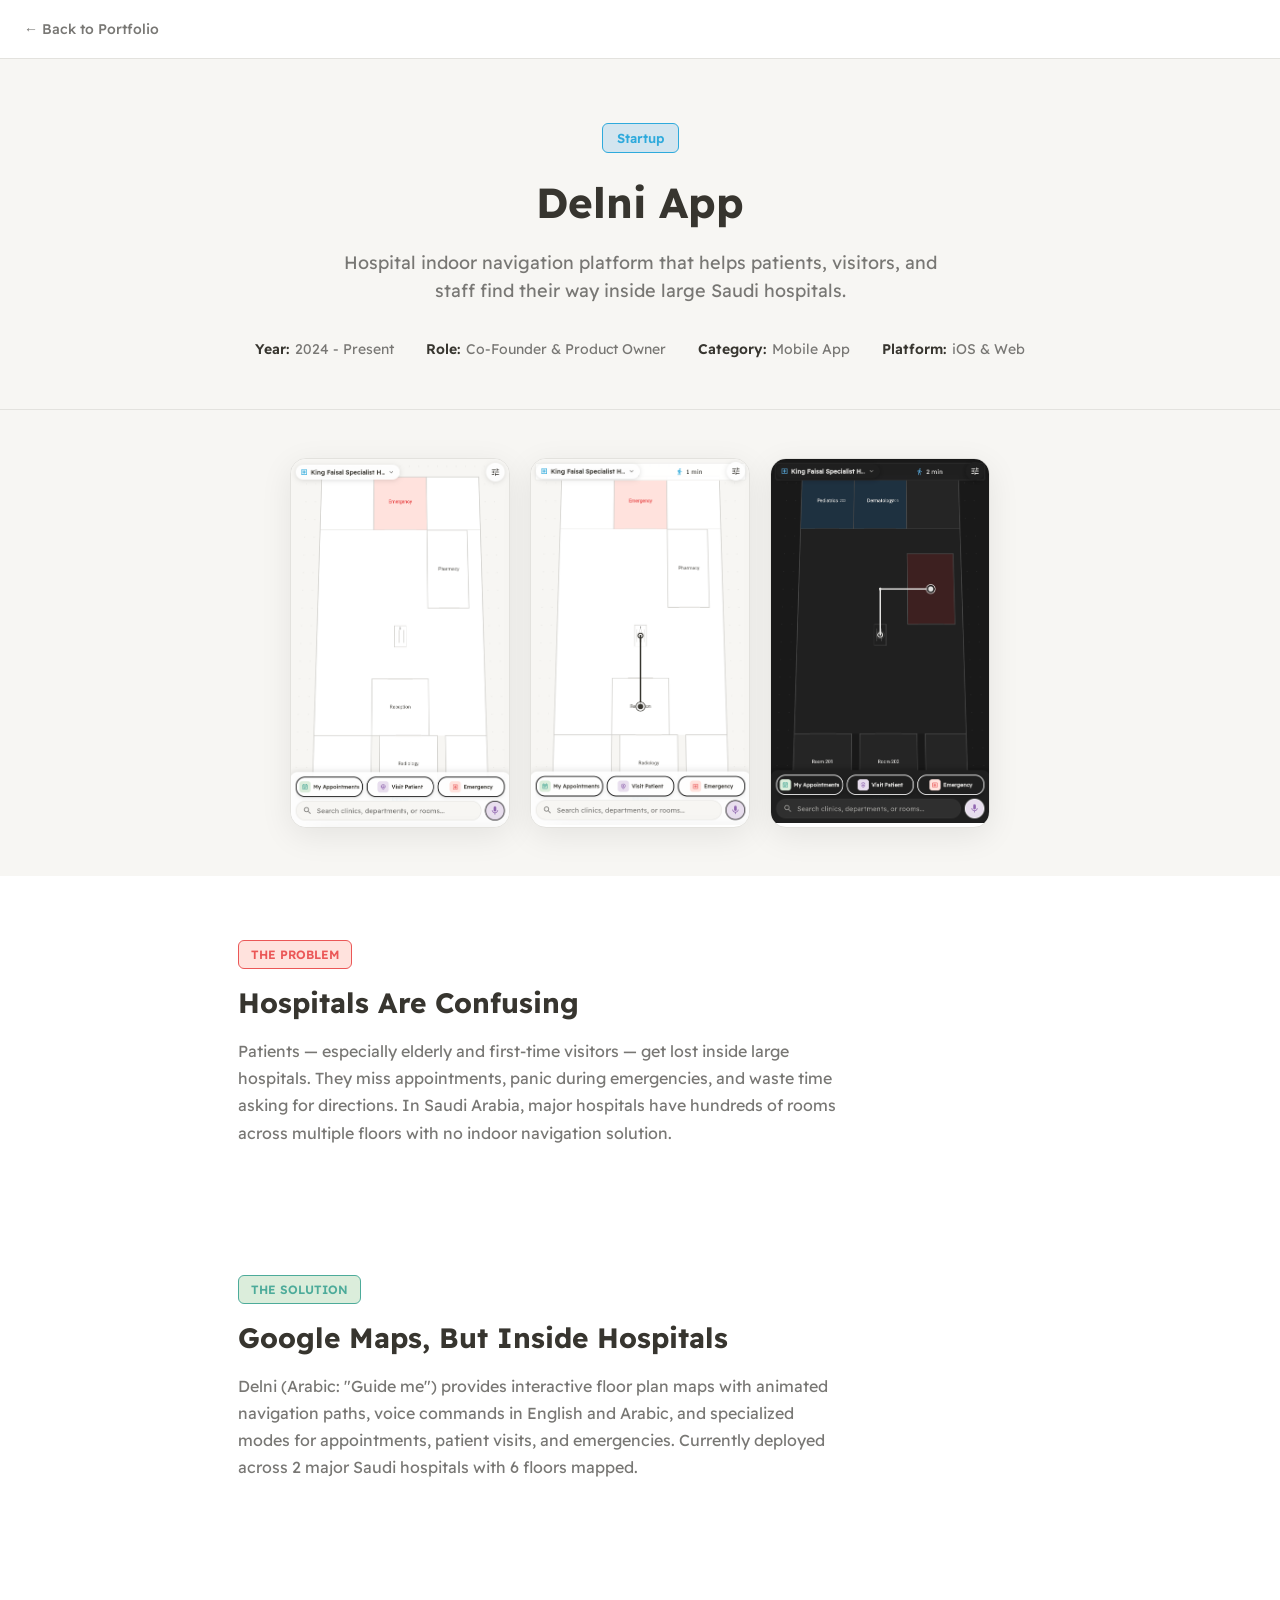
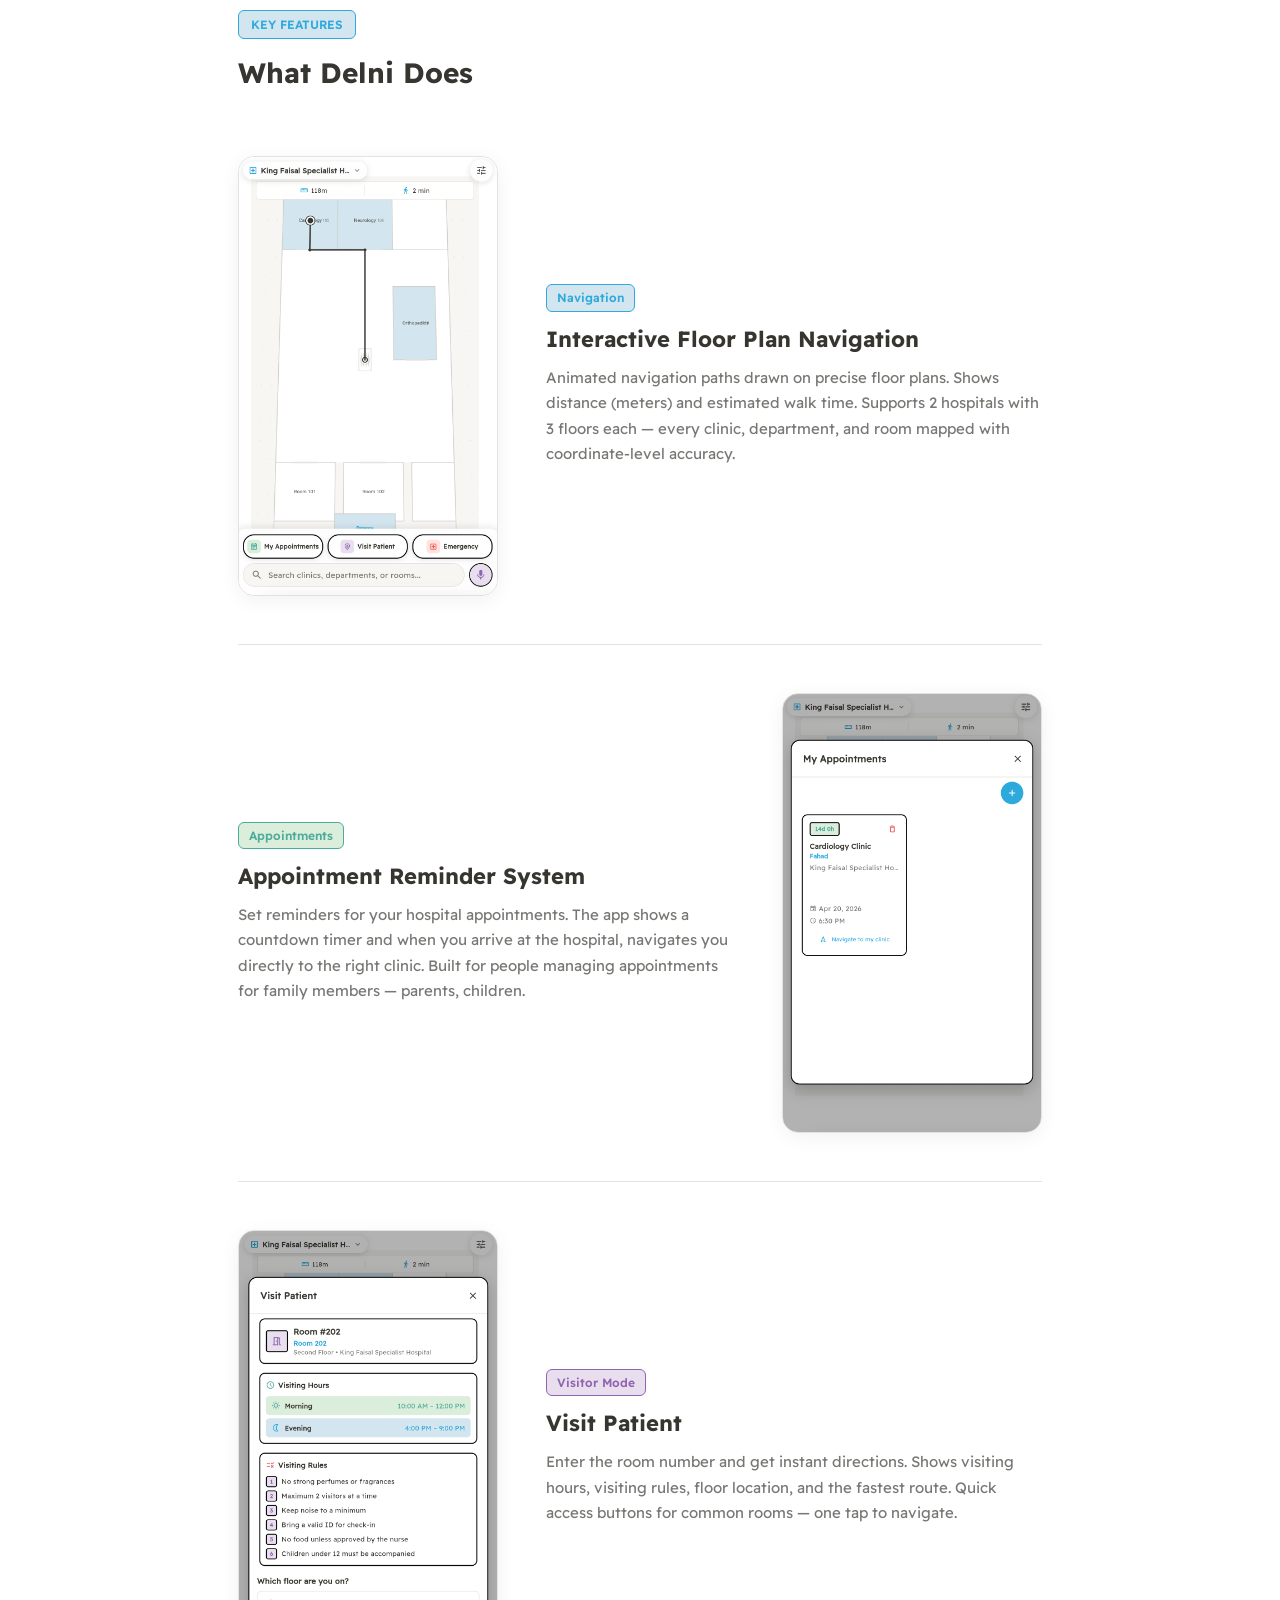
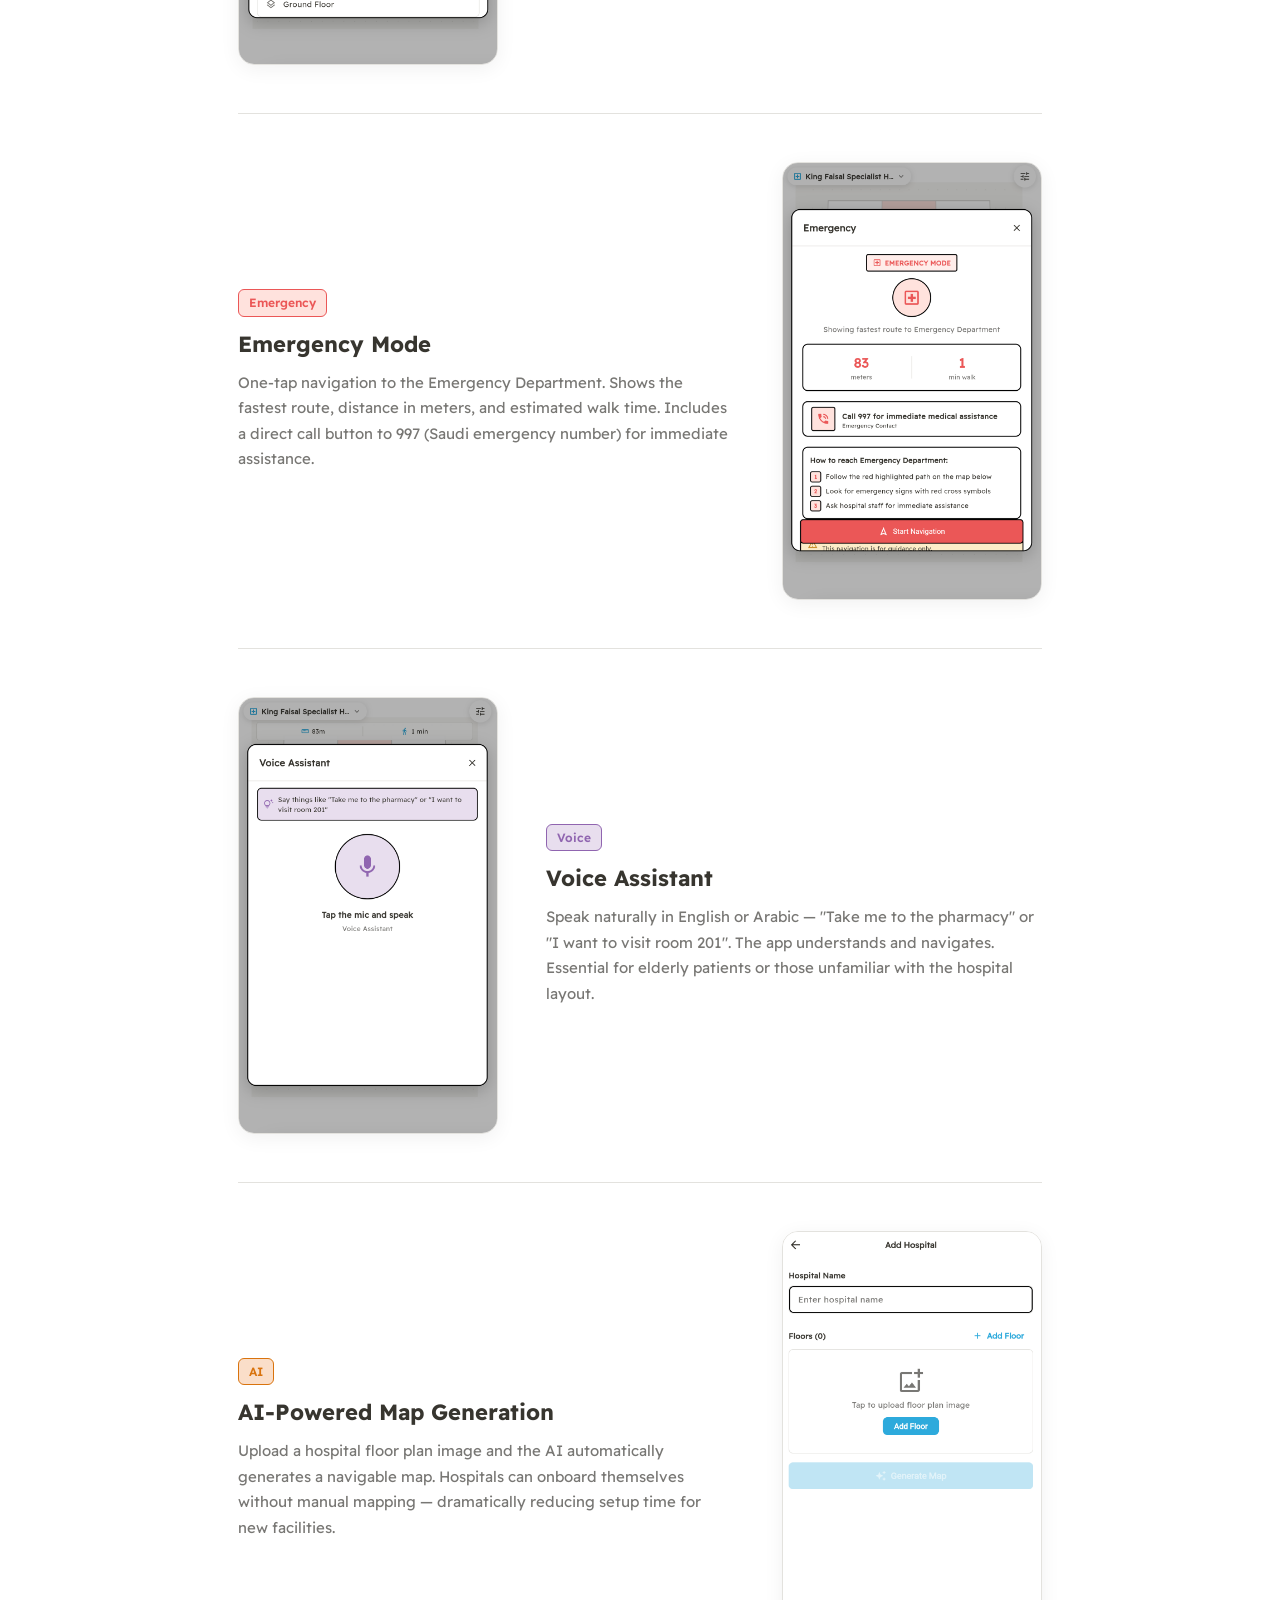
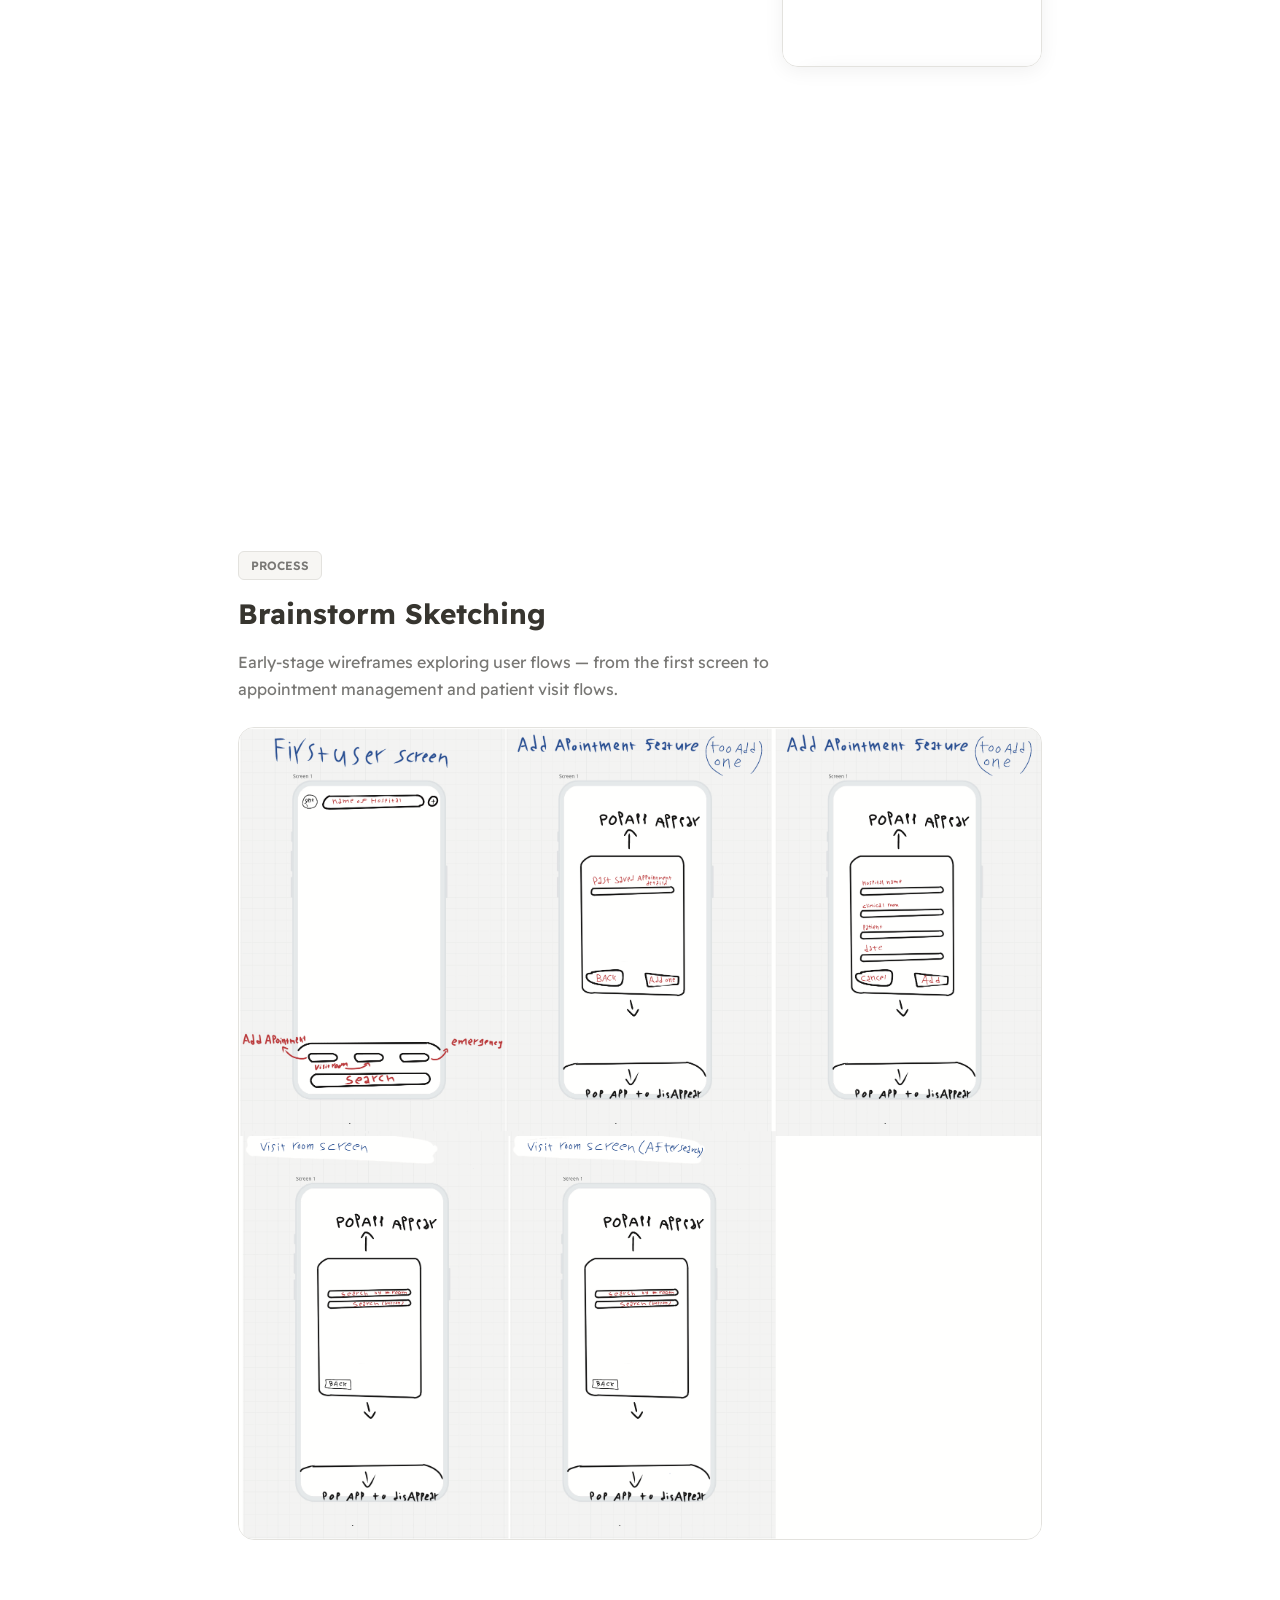
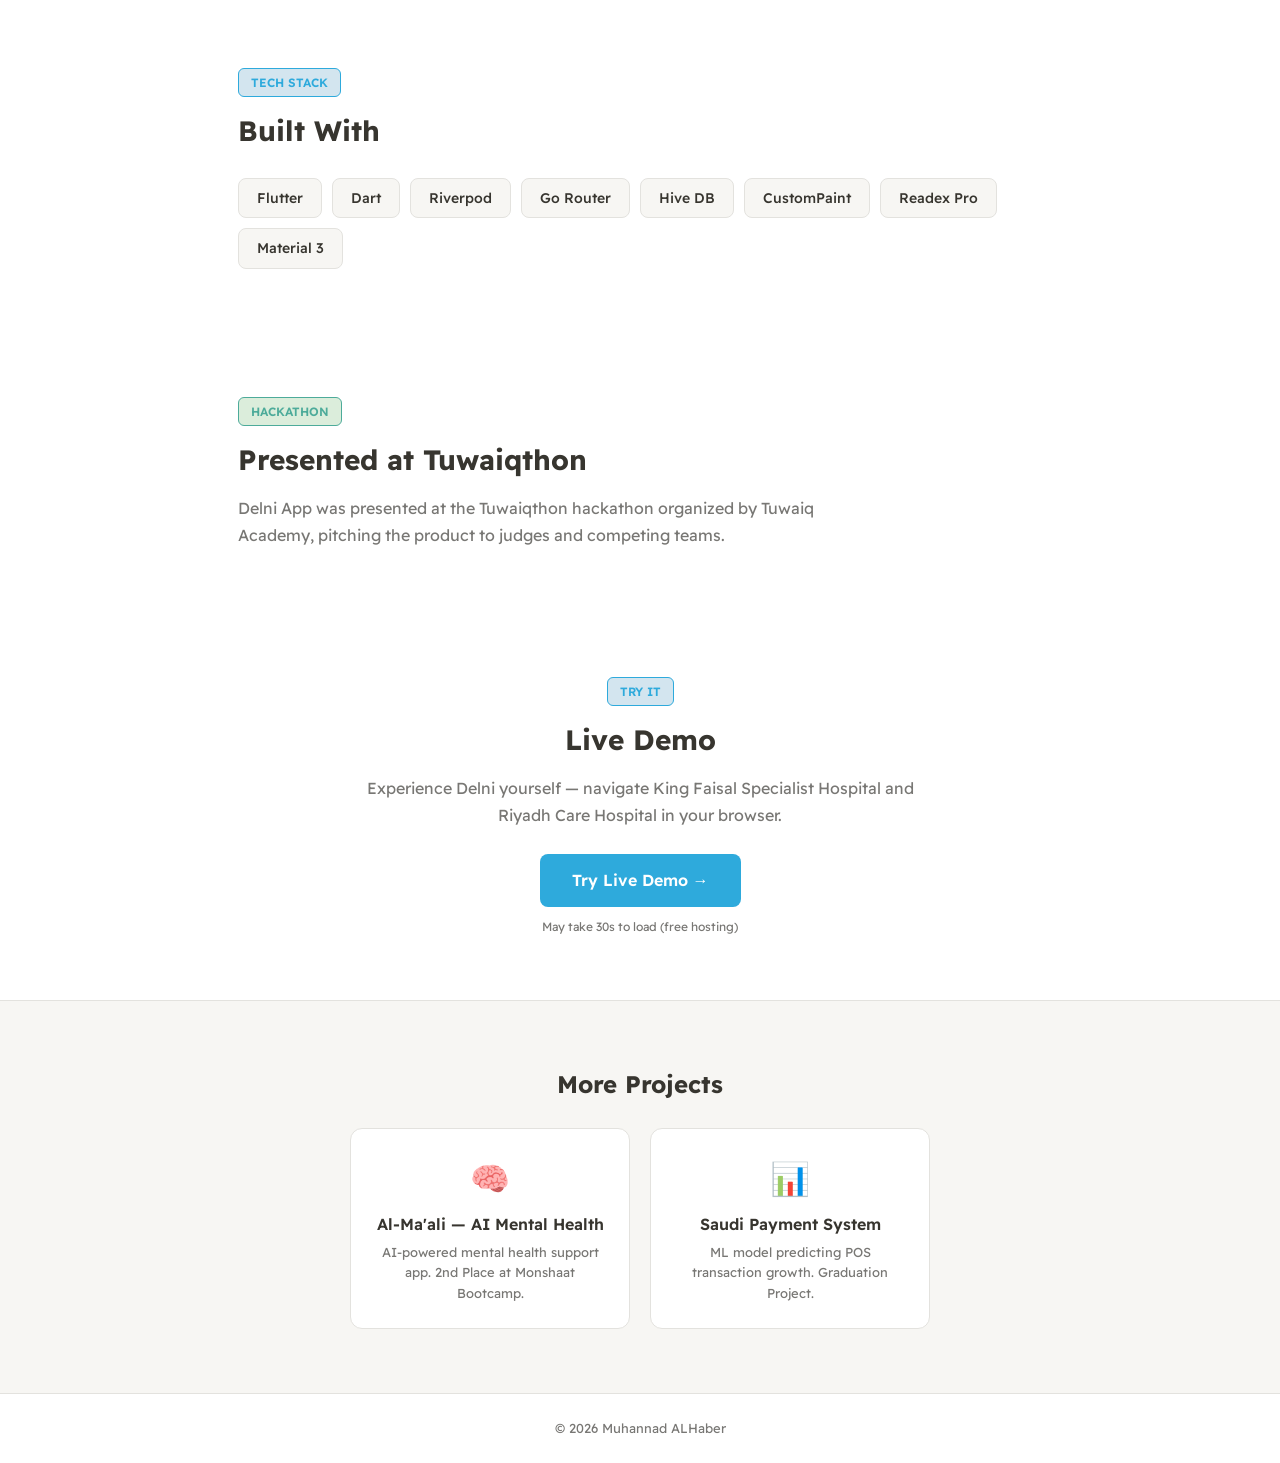
==== delni.html @ bc3b9cbd "Muhannad ALHaber portfolio site - Main page: hero, skills, experience, projects, certifications, con" ====
<!DOCTYPE html>
<html lang="en">
<head>
    <meta charset="UTF-8">
    <meta name="viewport" content="width=device-width, initial-scale=1.0">
    <title>Delni App — Muhannad ALHaber</title>
    <link rel="preconnect" href="https://fonts.googleapis.com">
    <link rel="preconnect" href="https://fonts.gstatic.com" crossorigin>
    <link href="https://fonts.googleapis.com/css2?family=Readex+Pro:wght@400;500;600;700&display=swap" rel="stylesheet">
    <style>
        *, *::before, *::after { margin: 0; padding: 0; box-sizing: border-box; }

        :root {
            --bg: #FFFFFF;
            --surface: #F7F6F3;
            --text: #37352F;
            --text-secondary: #787774;
            --border: #E3E2DE;
            --blue: #2EAADC;
            --blue-bg: #D3E5EF;
            --red: #EB5757;
            --red-bg: #FFE2DD;
            --green: #4DAB9A;
            --green-bg: #DBEDDB;
            --purple: #9065B0;
            --purple-bg: #E8DEEE;
            --orange: #D9730D;
            --orange-bg: #FADEC9;
            --gold: #CB912F;
            --gold-bg: #FDECC8;
        }

        html { scroll-behavior: smooth; }

        body {
            font-family: 'Readex Pro', -apple-system, sans-serif;
            background: var(--bg);
            color: var(--text);
            line-height: 1.6;
        }

        /* Back nav */
        .back-nav {
            position: sticky; top: 0; z-index: 100;
            background: var(--bg);
            border-bottom: 1.75px solid var(--border);
            padding: 16px 24px;
        }
        .back-nav a {
            text-decoration: none; color: var(--text-secondary); font-size: 14px; font-weight: 500;
            display: inline-flex; align-items: center; gap: 8px; transition: color 0.2s;
        }
        .back-nav a:hover { color: var(--blue); }

        /* Container */
        .container { max-width: 900px; margin: 0 auto; padding: 0 24px; }

        /* Hero */
        .hero {
            padding: 64px 24px 48px;
            text-align: center;
            background: var(--surface);
            border-bottom: 1.75px solid var(--border);
        }
        .hero-label {
            display: inline-block; padding: 4px 14px; border-radius: 6px;
            background: var(--blue-bg); color: var(--blue);
            font-size: 13px; font-weight: 600; margin-bottom: 16px;
            border: 1.75px solid var(--blue);
        }
        .hero h1 { font-size: 42px; font-weight: 700; margin-bottom: 12px; }
        .hero p { font-size: 18px; color: var(--text-secondary); max-width: 600px; margin: 0 auto 32px; }
        .hero-meta {
            display: flex; justify-content: center; gap: 32px; flex-wrap: wrap;
            font-size: 14px; color: var(--text-secondary);
        }
        .hero-meta span { display: flex; align-items: center; gap: 6px; }
        .hero-meta strong { color: var(--text); font-weight: 600; }

        /* Phone mockup row */
        .phone-row {
            display: flex; justify-content: center; gap: 20px; flex-wrap: wrap;
            padding: 48px 24px;
            background: var(--surface);
        }
        .phone-frame {
            width: 220px; border-radius: 16px; overflow: hidden;
            border: 1.75px solid var(--border);
            box-shadow: 0 8px 32px rgba(0,0,0,0.08);
            background: var(--bg);
        }
        .phone-frame img { width: 100%; height: auto; display: block; }

        /* Section */
        .section {
            padding: 64px 24px;
            opacity: 0; transform: translateY(20px);
            transition: opacity 0.5s ease, transform 0.5s ease;
        }
        .section.visible { opacity: 1; transform: translateY(0); }

        .section-label {
            display: inline-block; padding: 4px 12px; border-radius: 6px;
            font-size: 12px; font-weight: 600; text-transform: uppercase;
            margin-bottom: 12px; border: 1.75px solid;
        }
        .section h2 { font-size: 28px; font-weight: 700; margin-bottom: 12px; }
        .section p.desc { font-size: 16px; color: var(--text-secondary); max-width: 600px; line-height: 1.7; }

        /* Feature row — alternating image + text */
        .feature {
            display: flex; align-items: center; gap: 48px;
            padding: 48px 0;
            border-bottom: 1.75px solid var(--border);
        }
        .feature:last-child { border-bottom: none; }
        .feature.reverse { flex-direction: row-reverse; }
        .feature-img {
            flex: 0 0 260px; border-radius: 16px; overflow: hidden;
            border: 1.75px solid var(--border);
            box-shadow: 0 4px 20px rgba(0,0,0,0.06);
        }
        .feature-img img { width: 100%; height: auto; display: block; }
        .feature-text { flex: 1; }
        .feature-text .chip {
            display: inline-block; padding: 3px 10px; border-radius: 6px;
            font-size: 12px; font-weight: 600; margin-bottom: 10px;
            border: 1.75px solid;
        }
        .feature-text h3 { font-size: 22px; font-weight: 700; margin-bottom: 8px; }
        .feature-text p { font-size: 15px; color: var(--text-secondary); line-height: 1.7; }

        /* Tech stack */
        .tech-grid {
            display: flex; flex-wrap: wrap; gap: 10px; margin-top: 24px;
        }
        .tech-item {
            padding: 8px 18px; border-radius: 8px;
            background: var(--surface); border: 1.75px solid var(--border);
            font-size: 14px; font-weight: 500; color: var(--text);
        }

        /* Wireframe section */
        .wireframe-img {
            max-width: 100%; border-radius: 16px; overflow: hidden;
            border: 1.75px solid var(--border);
            margin-top: 24px;
        }
        .wireframe-img img { width: 100%; height: auto; display: block; }

        /* More projects */
        .more-projects {
            padding: 64px 24px;
            background: var(--surface);
            border-top: 1.75px solid var(--border);
            text-align: center;
        }
        .more-projects h2 { font-size: 24px; margin-bottom: 24px; }
        .more-grid { display: flex; justify-content: center; gap: 20px; flex-wrap: wrap; }
        .more-card {
            background: var(--bg); border: 1.75px solid var(--border); border-radius: 12px;
            padding: 24px; width: 280px; text-decoration: none; color: var(--text);
            transition: all 0.3s;
        }
        .more-card:hover { transform: translateY(-3px); box-shadow: 0 8px 24px rgba(0,0,0,0.06); }
        .more-card .icon { font-size: 32px; margin-bottom: 8px; }
        .more-card h3 { font-size: 16px; font-weight: 600; margin-bottom: 4px; }
        .more-card p { font-size: 13px; color: var(--text-secondary); }

        /* Footer */
        footer {
            text-align: center; padding: 24px;
            font-size: 13px; color: var(--text-secondary);
            border-top: 1.75px solid var(--border);
        }

        /* Responsive */
        @media (max-width: 768px) {
            .hero h1 { font-size: 28px; }
            .phone-row { gap: 12px; }
            .phone-frame { width: 160px; }
            .feature { flex-direction: column !important; gap: 24px; }
            .feature-img { flex: none; width: 100%; max-width: 300px; }
            .hero-meta { gap: 16px; }
        }
    </style>
</head>
<body>

<!-- BACK NAV -->
<nav class="back-nav">
    <a href="index.html">&larr; Back to Portfolio</a>
</nav>

<!-- HERO -->
<div class="hero">
    <span class="hero-label">Startup</span>
    <h1>Delni App</h1>
    <p>Hospital indoor navigation platform that helps patients, visitors, and staff find their way inside large Saudi hospitals.</p>
    <div class="hero-meta">
        <span><strong>Year:</strong> 2024 - Present</span>
        <span><strong>Role:</strong> Co-Founder &amp; Product Owner</span>
        <span><strong>Category:</strong> Mobile App</span>
        <span><strong>Platform:</strong> iOS &amp; Web</span>
    </div>
    </div>
</div>

<!-- PHONE MOCKUP ROW -->
<div class="phone-row">
    <div class="phone-frame"><img src="assets/delni/map-home.png" alt="Delni floor plan map"></div>
    <div class="phone-frame"><img src="assets/delni/navigation-route.png" alt="Delni navigation path"></div>
    <div class="phone-frame"><img src="assets/delni/dark-mode.png" alt="Delni dark mode"></div>
</div>

<!-- THE PROBLEM -->
<div class="container">
    <div class="section" id="problem">
        <span class="section-label" style="background: var(--red-bg); color: var(--red); border-color: var(--red);">The Problem</span>
        <h2>Hospitals Are Confusing</h2>
        <p class="desc">Patients — especially elderly and first-time visitors — get lost inside large hospitals. They miss appointments, panic during emergencies, and waste time asking for directions. In Saudi Arabia, major hospitals have hundreds of rooms across multiple floors with no indoor navigation solution.</p>
    </div>

    <!-- THE SOLUTION -->
    <div class="section" id="solution">
        <span class="section-label" style="background: var(--green-bg); color: var(--green); border-color: var(--green);">The Solution</span>
        <h2>Google Maps, But Inside Hospitals</h2>
        <p class="desc">Delni (Arabic: "Guide me") provides interactive floor plan maps with animated navigation paths, voice commands in English and Arabic, and specialized modes for appointments, patient visits, and emergencies. Currently deployed across 2 major Saudi hospitals with 6 floors mapped.</p>
    </div>
</div>

<!-- KEY FEATURES -->
<div class="container">
    <div class="section" id="features">
        <span class="section-label" style="background: var(--blue-bg); color: var(--blue); border-color: var(--blue);">Key Features</span>
        <h2>What Delni Does</h2>

        <!-- Feature 1: Floor Plan Navigation -->
        <div class="feature">
            <div class="feature-img"><img src="assets/delni/navigation-floor1.png" alt="Navigation path on floor plan"></div>
            <div class="feature-text">
                <span class="chip" style="background: var(--blue-bg); color: var(--blue); border-color: var(--blue);">Navigation</span>
                <h3>Interactive Floor Plan Navigation</h3>
                <p>Animated navigation paths drawn on precise floor plans. Shows distance (meters) and estimated walk time. Supports 2 hospitals with 3 floors each — every clinic, department, and room mapped with coordinate-level accuracy.</p>
            </div>
        </div>

        <!-- Feature 2: Appointment Reminder -->
        <div class="feature reverse">
            <div class="feature-img"><img src="assets/delni/appointments.png" alt="Appointment reminder with countdown"></div>
            <div class="feature-text">
                <span class="chip" style="background: var(--green-bg); color: var(--green); border-color: var(--green);">Appointments</span>
                <h3>Appointment Reminder System</h3>
                <p>Set reminders for your hospital appointments. The app shows a countdown timer and when you arrive at the hospital, navigates you directly to the right clinic. Built for people managing appointments for family members — parents, children.</p>
            </div>
        </div>

        <!-- Feature 3: Visit Patient -->
        <div class="feature">
            <div class="feature-img"><img src="assets/delni/visit-patient.png" alt="Visit Patient room details"></div>
            <div class="feature-text">
                <span class="chip" style="background: var(--purple-bg); color: var(--purple); border-color: var(--purple);">Visitor Mode</span>
                <h3>Visit Patient</h3>
                <p>Enter the room number and get instant directions. Shows visiting hours, visiting rules, floor location, and the fastest route. Quick access buttons for common rooms — one tap to navigate.</p>
            </div>
        </div>

        <!-- Feature 4: Emergency -->
        <div class="feature reverse">
            <div class="feature-img"><img src="assets/delni/emergency.png" alt="Emergency mode"></div>
            <div class="feature-text">
                <span class="chip" style="background: var(--red-bg); color: var(--red); border-color: var(--red);">Emergency</span>
                <h3>Emergency Mode</h3>
                <p>One-tap navigation to the Emergency Department. Shows the fastest route, distance in meters, and estimated walk time. Includes a direct call button to 997 (Saudi emergency number) for immediate assistance.</p>
            </div>
        </div>

        <!-- Feature 5: Voice Assistant -->
        <div class="feature">
            <div class="feature-img"><img src="assets/delni/voice-assistant.png" alt="Voice assistant"></div>
            <div class="feature-text">
                <span class="chip" style="background: var(--purple-bg); color: var(--purple); border-color: var(--purple);">Voice</span>
                <h3>Voice Assistant</h3>
                <p>Speak naturally in English or Arabic — "Take me to the pharmacy" or "I want to visit room 201". The app understands and navigates. Essential for elderly patients or those unfamiliar with the hospital layout.</p>
            </div>
        </div>

        <!-- Feature 6: AI Map Generation -->
        <div class="feature reverse">
            <div class="feature-img"><img src="assets/delni/add-hospital.png" alt="AI hospital map generation"></div>
            <div class="feature-text">
                <span class="chip" style="background: var(--orange-bg); color: var(--orange); border-color: var(--orange);">AI</span>
                <h3>AI-Powered Map Generation</h3>
                <p>Upload a hospital floor plan image and the AI automatically generates a navigable map. Hospitals can onboard themselves without manual mapping — dramatically reducing setup time for new facilities.</p>
            </div>
        </div>
    </div>
</div>

<!-- BILINGUAL -->
<div class="container">
    <div class="section">
        <span class="section-label" style="background: var(--gold-bg); color: var(--gold); border-color: var(--gold);">Accessibility</span>
        <h2>Built for Everyone</h2>
        <p class="desc">Full bilingual support (English and Arabic with RTL layout), dark mode, and a dedicated accessibility mode that provides wheelchair-friendly routes avoiding stairs. Every feature works in both languages.</p>
    </div>
</div>

<!-- WIREFRAMES -->
<div class="container">
    <div class="section">
        <span class="section-label" style="background: var(--surface); color: var(--text-secondary); border-color: var(--border);">Process</span>
        <h2>Brainstorm Sketching</h2>
        <p class="desc">Early-stage wireframes exploring user flows — from the first screen to appointment management and patient visit flows.</p>
        <div class="wireframe-img">
            <img src="assets/delni/Untitled_Artwork 5.png" alt="Hand-drawn wireframe sketches">
        </div>
    </div>
</div>

<!-- TECH STACK -->
<div class="container">
    <div class="section">
        <span class="section-label" style="background: var(--blue-bg); color: var(--blue); border-color: var(--blue);">Tech Stack</span>
        <h2>Built With</h2>
        <div class="tech-grid">
            <span class="tech-item">Flutter</span>
            <span class="tech-item">Dart</span>
            <span class="tech-item">Riverpod</span>
            <span class="tech-item">Go Router</span>
            <span class="tech-item">Hive DB</span>
            <span class="tech-item">CustomPaint</span>
            <span class="tech-item">Readex Pro</span>
            <span class="tech-item">Material 3</span>
        </div>
    </div>
</div>

<!-- HACKATHON -->
<div class="container">
    <div class="section">
        <span class="section-label" style="background: var(--green-bg); color: var(--green); border-color: var(--green);">Hackathon</span>
        <h2>Presented at Tuwaiqthon</h2>
        <p class="desc">Delni App was presented at the Tuwaiqthon hackathon organized by Tuwaiq Academy, pitching the product to judges and competing teams.</p>
    </div>
</div>

<!-- LIVE DEMO -->
<div class="container">
    <div class="section" style="text-align: center;">
        <span class="section-label" style="background: var(--blue-bg); color: var(--blue); border-color: var(--blue);">Try It</span>
        <h2>Live Demo</h2>
        <p class="desc" style="margin: 0 auto 24px;">Experience Delni yourself — navigate King Faisal Specialist Hospital and Riyadh Care Hospital in your browser.</p>
        <a href="https://deleni-f.onrender.com" target="_blank" rel="noopener" style="display: inline-flex; align-items: center; gap: 8px; padding: 14px 32px; background: var(--blue); color: #fff; border-radius: 8px; text-decoration: none; font-weight: 600; font-size: 16px;">
            Try Live Demo &rarr;
        </a>
        <p style="margin-top: 10px; font-size: 12px; color: var(--text-secondary);">May take 30s to load (free hosting)</p>
    </div>
</div>

<!-- MORE PROJECTS -->
<div class="more-projects">
    <h2>More Projects</h2>
    <div class="more-grid">
        <a href="maali.html" class="more-card">
            <div class="icon">&#x1F9E0;</div>
            <h3>Al-Ma'ali — AI Mental Health</h3>
            <p>AI-powered mental health support app. 2nd Place at Monshaat Bootcamp.</p>
        </a>
        <a href="index.html#projects" class="more-card">
            <div class="icon">&#x1F4CA;</div>
            <h3>Saudi Payment System</h3>
            <p>ML model predicting POS transaction growth. Graduation Project.</p>
        </a>
    </div>
</div>

<footer>&copy; 2026 Muhannad ALHaber</footer>

<script>
// Scroll reveal
const sections = document.querySelectorAll('.section');
const observer = new IntersectionObserver((entries) => {
    entries.forEach(entry => {
        if (entry.isIntersecting) {
            entry.target.classList.add('visible');
        }
    });
}, { threshold: 0.1 });
sections.forEach(s => observer.observe(s));
</script>
</body>
</html>
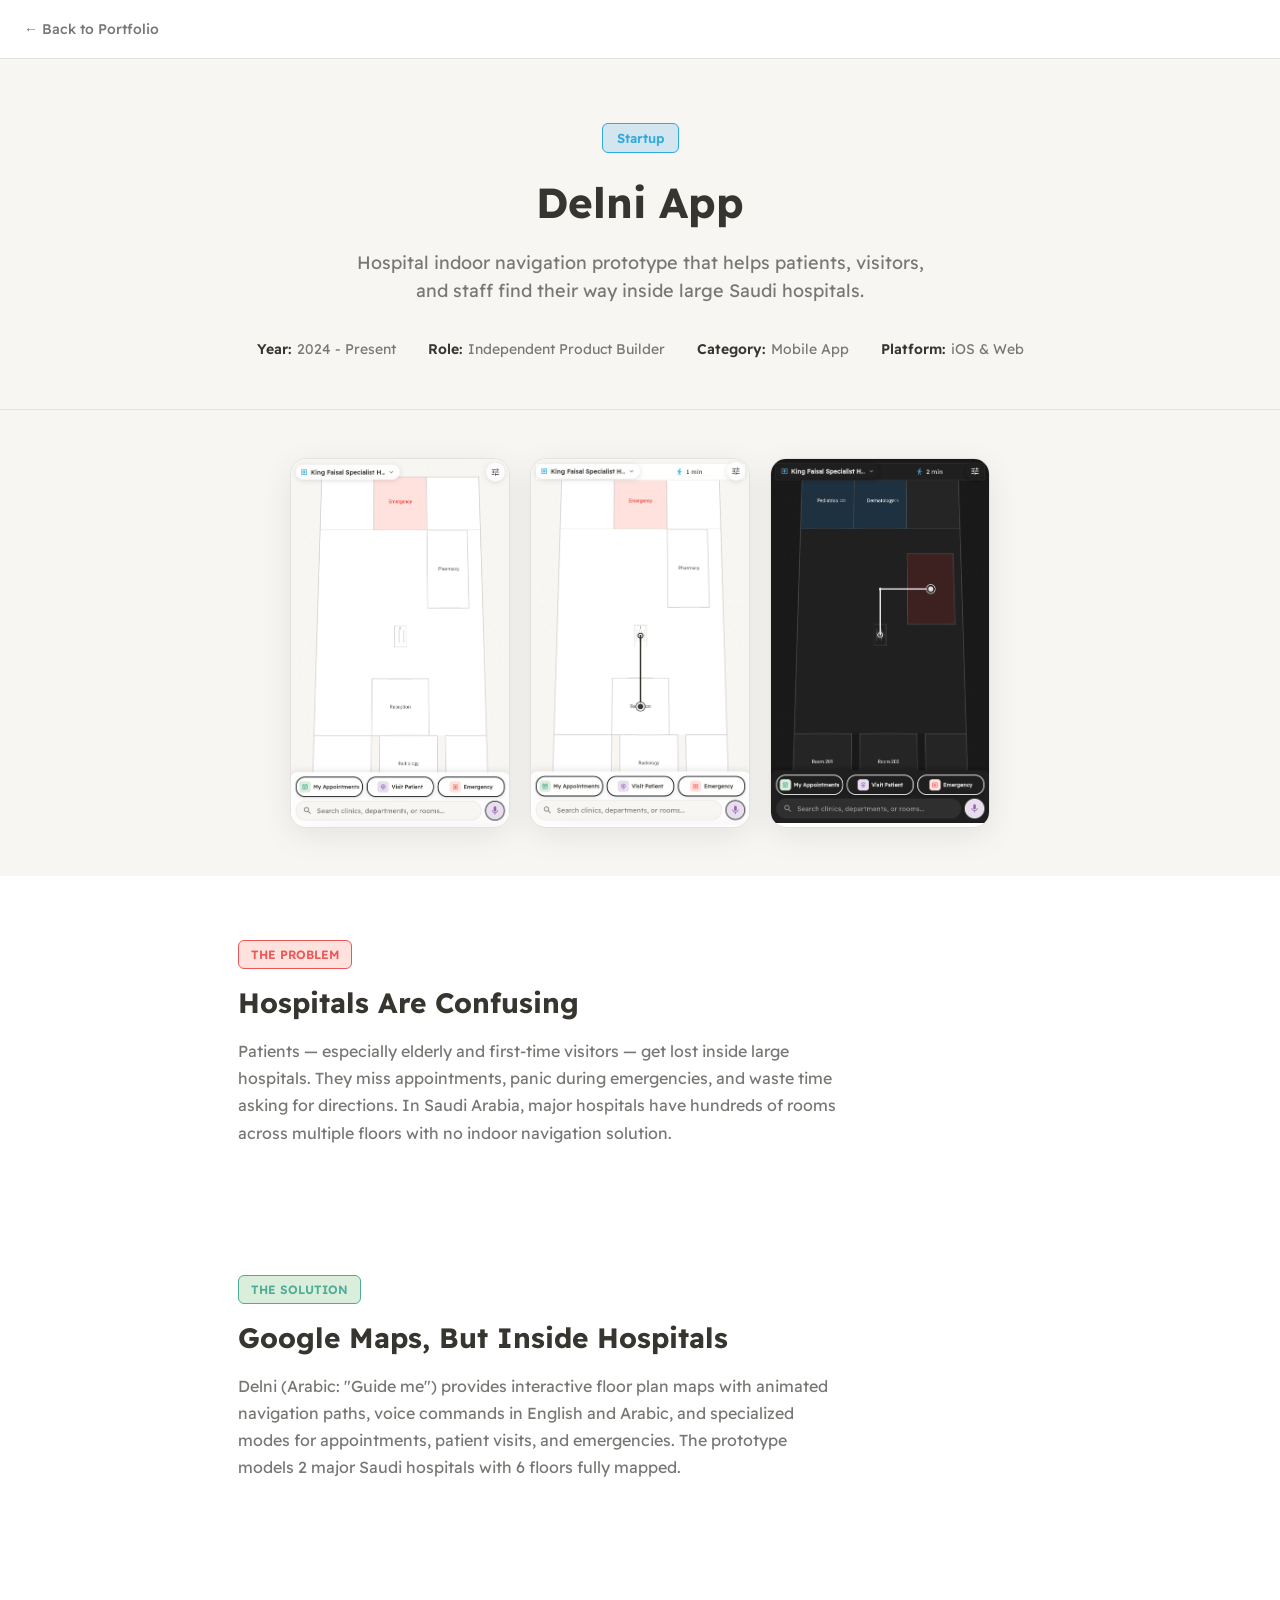
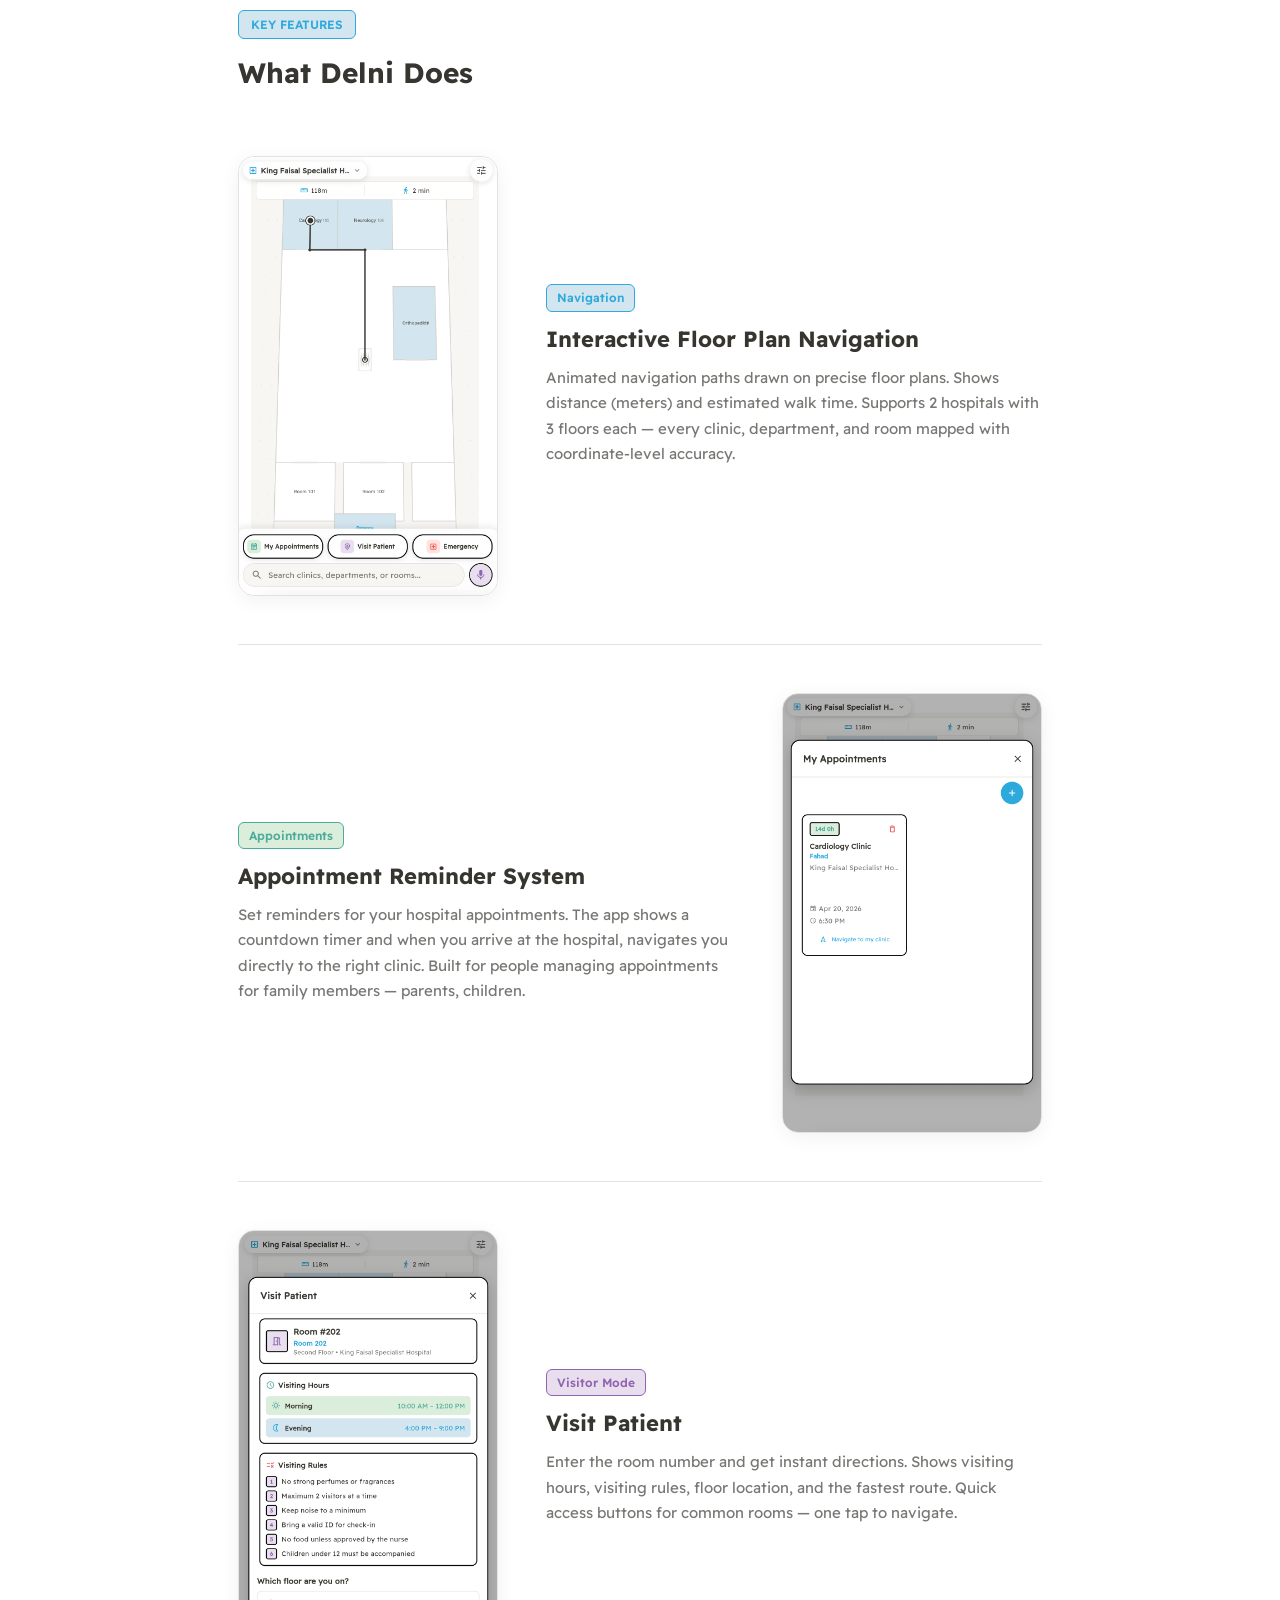
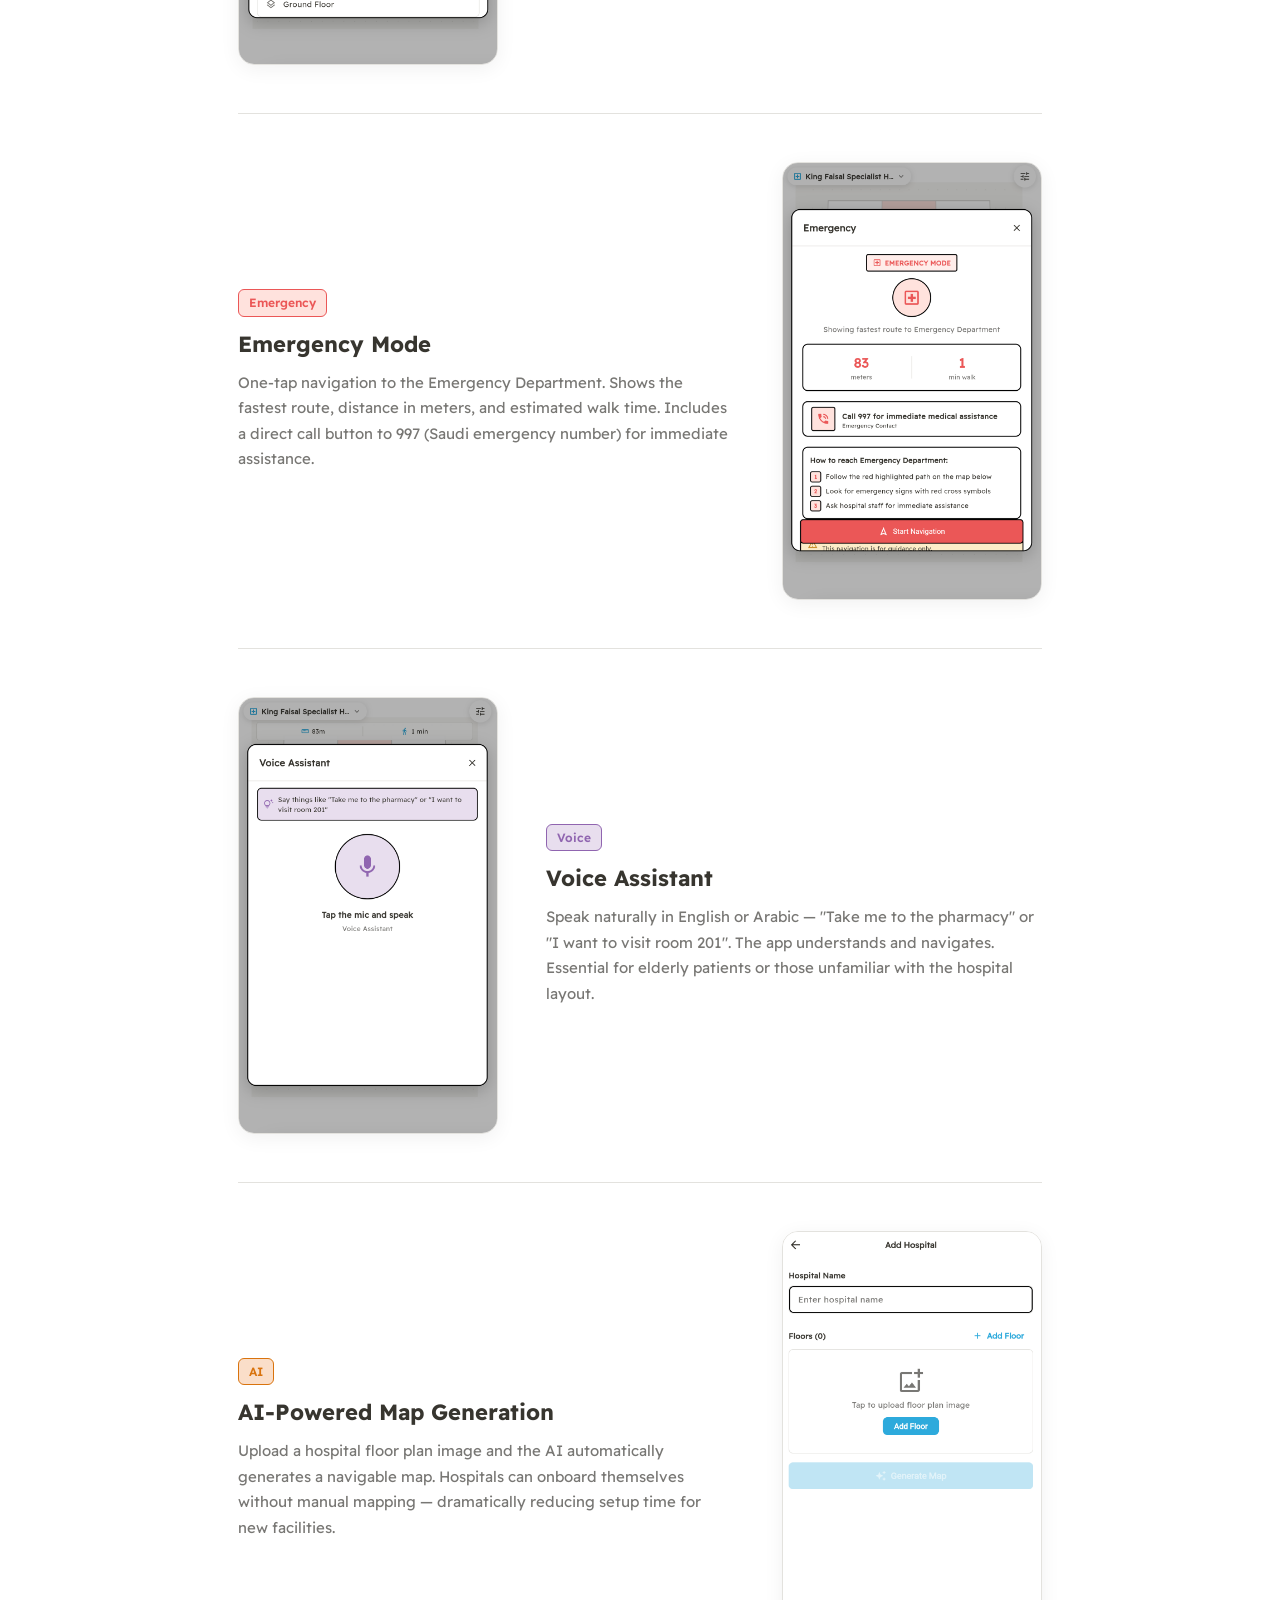
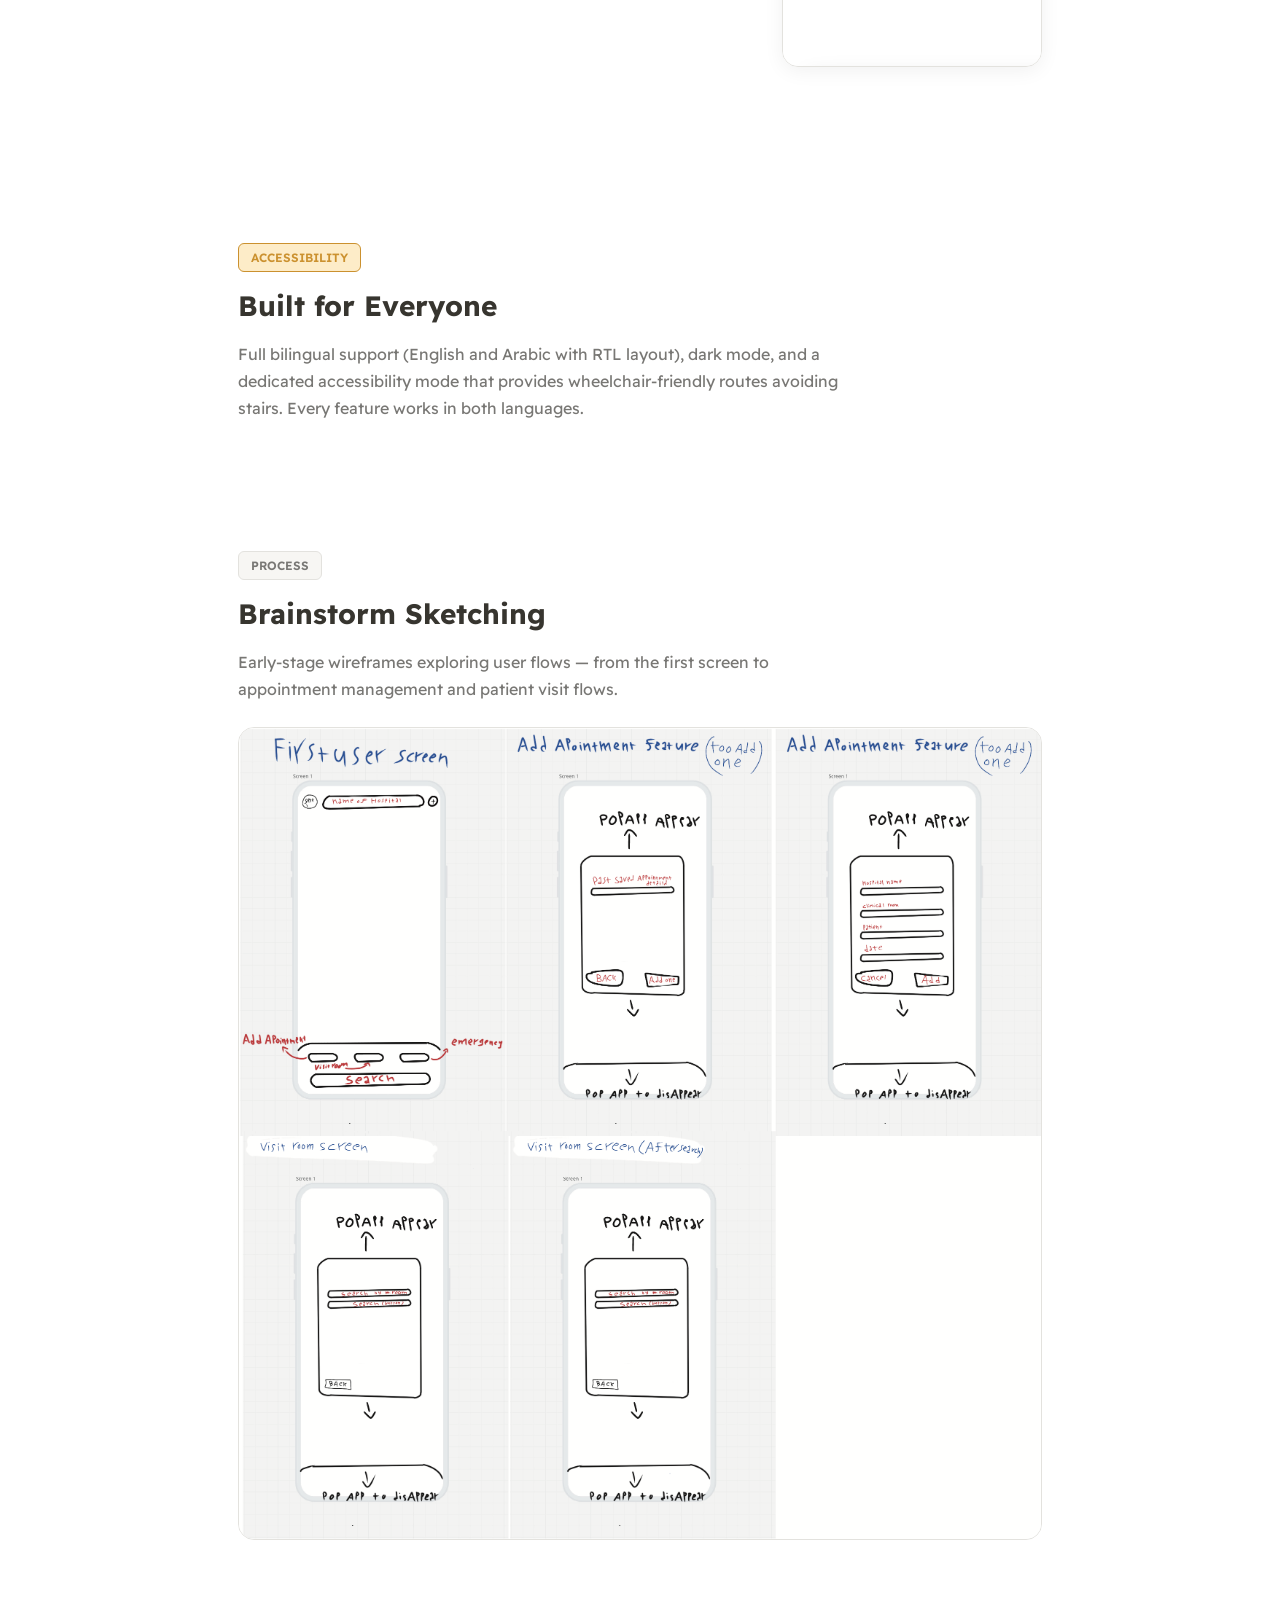
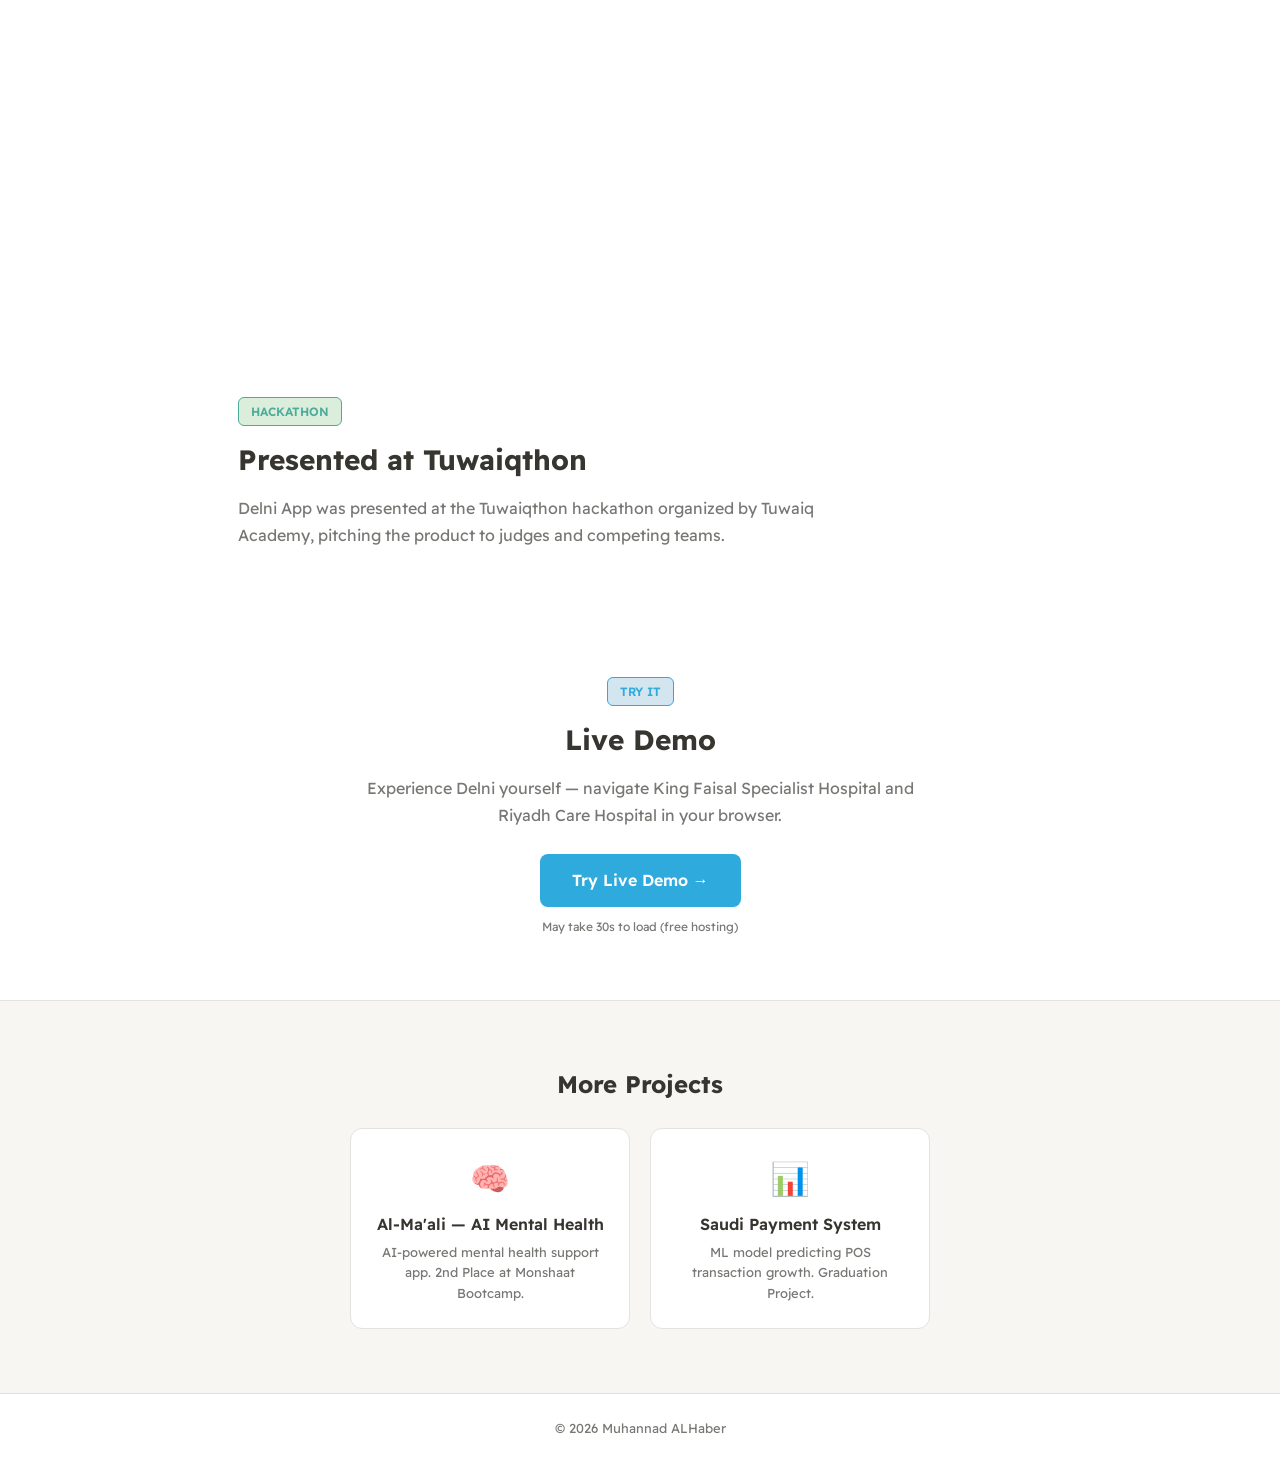
==== commit 4e4f51fd: "Update hero with photo, honest framing, and refined wording - Add personal photo to hero card - Rest" ====
--- a/delni.html
+++ b/delni.html
@@ -196,10 +196,10 @@
 <div class="hero">
     <span class="hero-label">Startup</span>
     <h1>Delni App</h1>
-    <p>Hospital indoor navigation platform that helps patients, visitors, and staff find their way inside large Saudi hospitals.</p>
+    <p>Hospital indoor navigation prototype that helps patients, visitors, and staff find their way inside large Saudi hospitals.</p>
     <div class="hero-meta">
         <span><strong>Year:</strong> 2024 - Present</span>
-        <span><strong>Role:</strong> Co-Founder &amp; Product Owner</span>
+        <span><strong>Role:</strong> Independent Product Builder</span>
         <span><strong>Category:</strong> Mobile App</span>
         <span><strong>Platform:</strong> iOS &amp; Web</span>
     </div>
@@ -225,7 +225,7 @@
     <div class="section" id="solution">
         <span class="section-label" style="background: var(--green-bg); color: var(--green); border-color: var(--green);">The Solution</span>
         <h2>Google Maps, But Inside Hospitals</h2>
-        <p class="desc">Delni (Arabic: "Guide me") provides interactive floor plan maps with animated navigation paths, voice commands in English and Arabic, and specialized modes for appointments, patient visits, and emergencies. Currently deployed across 2 major Saudi hospitals with 6 floors mapped.</p>
+        <p class="desc">Delni (Arabic: "Guide me") provides interactive floor plan maps with animated navigation paths, voice commands in English and Arabic, and specialized modes for appointments, patient visits, and emergencies. The prototype models 2 major Saudi hospitals with 6 floors fully mapped.</p>
     </div>
 </div>
 
